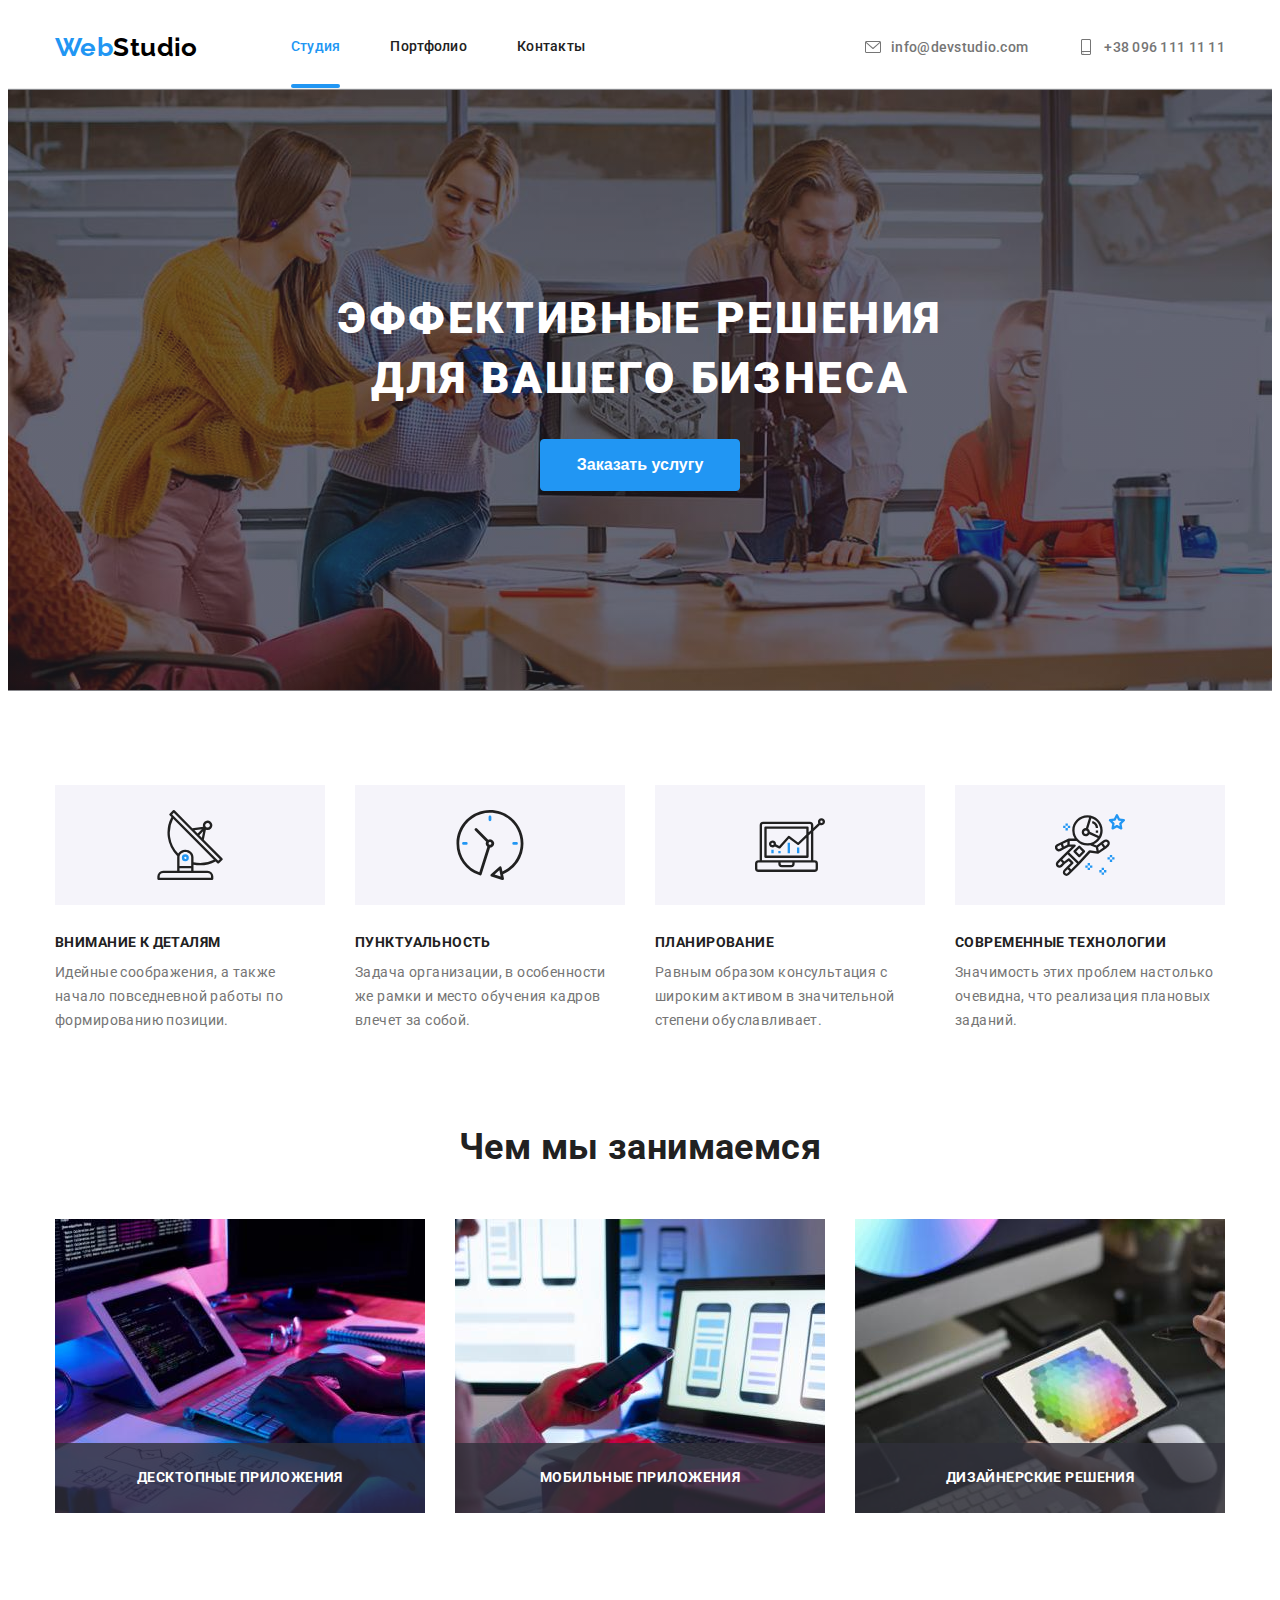
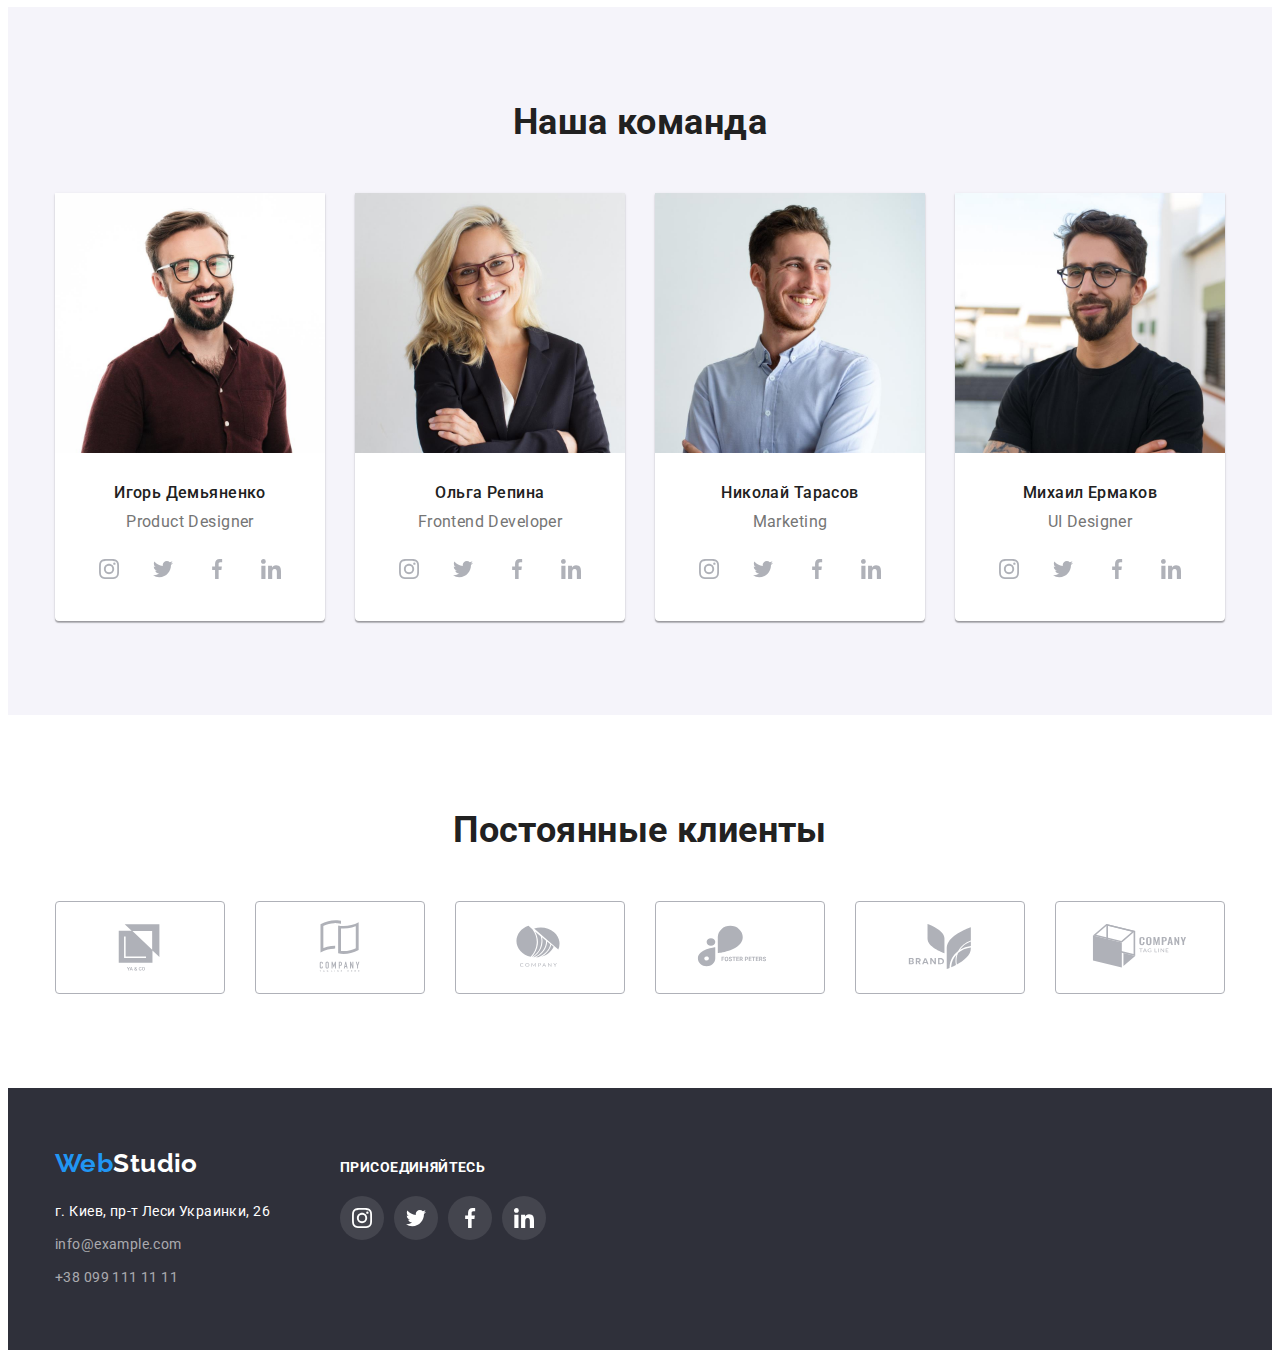
==== index.html @ ff82d373 "Додає файли з ДЗ №5" ====
<!DOCTYPE html>
<html lang="ru">
  <head>
    <meta charset="UTF-8" />
    <meta http-equiv="X-UA-Compatible" content="IE=edge" />
    <meta name="viewport" content="width=device-width, initial-scale=1.0" />
    <title lang="en">Web Studio</title>
    <link rel="preconnect" href="https://fonts.gstatic.com" />
    <link
      href="https://fonts.googleapis.com/css2?family=Raleway:wght@700&family=Roboto:wght@400;500;700;900&display=swap"
      rel="stylesheet"
    />
    <link
      rel="stylesheet"
      href="https://cdnjs.cloudflare.com/ajax/libs/modern-normalize/1.0.0/modern-normalize.css"
      integrity="sha512-Zx6MlUMKSVJoQ+83OwhdILe8cSEsCzfqThJd7J/VA2UrK6Ctj85p+xzqfyuNXE5B1k25uUdmJ2OzItbBy9GHAQ=="
      crossorigin="anonymous"
    />
    <link rel="stylesheet" href="./css/styles.css" />
  </head>
  <body>
    <header class="header">
      <!-- Блок основної навігації по сайту -->
      <div class="container">
        <nav class="navi-main">
          <a class="logo" href="./index.html" lang="en"
            ><span class="logo-second">Web</span>Studio</a
          >
          <ul class="list navi">
            <li class="navi-item">
              <a class="link current-page" href="./index.html">Студия</a>
            </li>
            <li class="navi-item">
              <a class="link" href="./portfolio.html">Портфолио</a>
            </li>
            <li class="navi-item"><a class="link" href="">Контакты</a></li>
          </ul>
        </nav>

        <!-- Контактна інофрмація -->
        <ul class="list contact-info navi">
          <li class="navi-item">
            <a class="link contact-link" href="mailto:info@devstudio.com">
              <svg class="contact-icon" width="16px" height="16px">
                <use href="./images/icons.svg#icon-envelope"></use>
              </svg>
              info@devstudio.com
            </a>
          </li>
          <li class="navi-item">
            <a class="link contact-link" href="tel:+380961111111">
              <svg class="contact-icon" width="16px" height="16px">
                <use href="./images/icons.svg#icon-smartphone"></use>
              </svg>
              +38 096 111 11 11</a
            >
          </li>
        </ul>
      </div>
    </header>
    <main>
      <!-- Секція герой -->
      <section class="hero">
        <div class="hero-container container">
          <h1 class="hero-title">эффективные решения для вашего бизнеса</h1>
          <button class="btn" type="button" data-modal-open>
            Заказать услугу
          </button>
        </div>
      </section>
      <!-- Секція про наші бізнес якості -->
      <section class="our-qualities">
        <div class="container">
          <h2 class="visually-hidden">Наши качества</h2>
          <ul class="list flexbox">
            <li class="content-card">
              <div class="qua-svg-block">
                <svg class="qua-svg" width="70px" height="70px">
                  <use href="./images/icons.svg#icon-antenna"></use>
                </svg>
              </div>
              <h3 class="qua-title">внимание к деталям</h3>
              <p class="paragraph">
                Идейные соображения, а также начало повседневной работы по
                формированию позиции.
              </p>
            </li>
            <li class="content-card">
              <div class="qua-svg-block">
                <svg class="qua-svg" width="70px" height="70px">
                  <use href="./images/icons.svg#icon-clock"></use>
                </svg>
              </div>
              <h3 class="qua-title">пунктуальность</h3>
              <p class="paragraph">
                Задача организации, в особенности же рамки и место обучения
                кадров влечет за собой.
              </p>
            </li>
            <li class="content-card">
              <div class="qua-svg-block">
                <svg class="qua-svg" width="70px" height="70px">
                  <use href="./images/icons.svg#icon-diagram"></use>
                </svg>
              </div>
              <h3 class="qua-title">планирование</h3>
              <p class="paragraph">
                Равным образом консультация с широким активом в значительной
                степени обуславливает.
              </p>
            </li>
            <li class="content-card">
              <div class="qua-svg-block">
                <svg class="qua-svg" width="70px" height="70px">
                  <use href="./images/icons.svg#icon-astronaut"></use>
                </svg>
              </div>
              <h3 class="qua-title">современные технологии</h3>
              <p class="paragraph">
                Значимость этих проблем настолько очевидна, что реализация
                плановых заданий.
              </p>
            </li>
          </ul>
        </div>
      </section>
      <!-- Секція чим ми займаємось -->
      <section class="section">
        <div class="container">
          <h2 class="section-title">Чем мы занимаемся</h2>
          <ul class="list flexbox">
            <li class="port-card-flex">
              <div class="thumb">
                <img
                  src="./images/img-1.jpg"
                  width="370"
                  height="294"
                  alt="Програмист пишет код"
                />
                <p class="qua-title">Десктопные приложения</p>
              </div>
            </li>
            <li class="port-card-flex">
              <div class="thumb">
                <img
                  src="./images/img-2.jpg"
                  width="370"
                  height="294"
                  alt="Програмист создает приложение для телефона"
                />
                <p class="qua-title">Мобильные приложения</p>
              </div>
            </li>
            <li class="port-card-flex">
              <div class="thumb">
                <img
                  src="./images/img-3.jpg"
                  width="370"
                  height="294"
                  alt="Палитра цветов на екране планшета"
                />
                <p class="qua-title">Дизайнерские решения</p>
              </div>
            </li>
          </ul>
        </div>
      </section>
      <!-- Секція наша команда -->
      <section class="team-bg section">
        <div class="container">
          <h2 class="section-title">Наша команда</h2>
          <ul class="list flexbox">
            <li class="team-card content-card">
              <img
                src="./images/team/photo-1.jpg"
                width="270"
                height="260"
                alt="Фото Игорь Демьяненко"
              />
              <div class="card-name">
                <h3 class="team-title">Игорь Демьяненко</h3>
                <p class="paragraph" lang="en">Product Designer</p>
                <ul class="social-icons list">
                  <li class="social-icons-item">
                    <a
                      href=""
                      class="social-icons-link"
                      target="_blank"
                      rel="noopener noreferrer"
                    >
                      <svg class="social-icons-svg" width="20px" height="20px">
                        <use href="./images/icons.svg#icon-instagram"></use>
                      </svg>
                    </a>
                  </li>
                  <li class="social-icons-item">
                    <a
                      href=""
                      class="social-icons-link"
                      target="_blank"
                      rel="noopener noreferrer"
                    >
                      <svg class="social-icons-svg" width="20px" height="20px">
                        <use href="./images/icons.svg#icon-twitter"></use>
                      </svg>
                    </a>
                  </li>
                  <li class="social-icons-item">
                    <a
                      href=""
                      class="social-icons-link"
                      target="_blank"
                      rel="noopener noreferrer"
                    >
                      <svg class="social-icons-svg" width="20px" height="20px">
                        <use href="./images/icons.svg#icon-facebook"></use>
                      </svg>
                    </a>
                  </li>
                  <li class="social-icons-item">
                    <a
                      href=""
                      class="social-icons-link"
                      target="_blank"
                      rel="noopener noreferrer"
                    >
                      <svg class="social-icons-svg" width="20px" height="20px">
                        <use href="./images/icons.svg#icon-linkedin"></use>
                      </svg>
                    </a>
                  </li>
                </ul>
              </div>
            </li>
            <li class="team-card content-card">
              <img
                src="./images/team/photo-2.jpg"
                width="270"
                height="260"
                alt="Фото Ольга Репина"
              />
              <div class="card-name">
                <h3 class="team-title">Ольга Репина</h3>
                <p class="paragraph" lang="en">Frontend Developer</p>
                <ul class="social-icons list">
                  <li class="social-icons-item">
                    <a
                      href=""
                      class="social-icons-link"
                      target="_blank"
                      rel="noopener noreferrer"
                    >
                      <svg class="social-icons-svg" width="20px" height="20px">
                        <use href="./images/icons.svg#icon-instagram"></use>
                      </svg>
                    </a>
                  </li>
                  <li class="social-icons-item">
                    <a
                      href=""
                      class="social-icons-link"
                      target="_blank"
                      rel="noopener noreferrer"
                    >
                      <svg class="social-icons-svg" width="20px" height="20px">
                        <use href="./images/icons.svg#icon-twitter"></use>
                      </svg>
                    </a>
                  </li>
                  <li class="social-icons-item">
                    <a
                      href=""
                      class="social-icons-link"
                      target="_blank"
                      rel="noopener noreferrer"
                    >
                      <svg class="social-icons-svg" width="20px" height="20px">
                        <use href="./images/icons.svg#icon-facebook"></use>
                      </svg>
                    </a>
                  </li>
                  <li class="social-icons-item">
                    <a
                      href=""
                      class="social-icons-link"
                      target="_blank"
                      rel="noopener noreferrer"
                    >
                      <svg class="social-icons-svg" width="20px" height="20px">
                        <use href="./images/icons.svg#icon-linkedin"></use>
                      </svg>
                    </a>
                  </li>
                </ul>
              </div>
            </li>
            <li class="team-card content-card">
              <img
                src="./images/team/photo-3.jpg"
                width="270"
                height="260"
                alt="Фото Николай Тарасов"
              />
              <div class="card-name">
                <h3 class="team-title">Николай Тарасов</h3>
                <p class="paragraph" lang="en">Marketing</p>
                <ul class="social-icons list">
                  <li class="social-icons-item">
                    <a
                      href=""
                      class="social-icons-link"
                      target="_blank"
                      rel="noopener noreferrer"
                    >
                      <svg class="social-icons-svg" width="20px" height="20px">
                        <use href="./images/icons.svg#icon-instagram"></use>
                      </svg>
                    </a>
                  </li>
                  <li class="social-icons-item">
                    <a
                      href=""
                      class="social-icons-link"
                      target="_blank"
                      rel="noopener noreferrer"
                    >
                      <svg class="social-icons-svg" width="20px" height="20px">
                        <use href="./images/icons.svg#icon-twitter"></use>
                      </svg>
                    </a>
                  </li>
                  <li class="social-icons-item">
                    <a
                      href=""
                      class="social-icons-link"
                      target="_blank"
                      rel="noopener noreferrer"
                    >
                      <svg class="social-icons-svg" width="20px" height="20px">
                        <use href="./images/icons.svg#icon-facebook"></use>
                      </svg>
                    </a>
                  </li>
                  <li class="social-icons-item">
                    <a
                      href=""
                      class="social-icons-link"
                      target="_blank"
                      rel="noopener noreferrer"
                    >
                      <svg class="social-icons-svg" width="20px" height="20px">
                        <use href="./images/icons.svg#icon-linkedin"></use>
                      </svg>
                    </a>
                  </li>
                </ul>
              </div>
            </li>
            <li class="team-card content-card">
              <img
                src="./images/team/photo-4.jpg"
                width="270"
                height="260"
                alt="Фото Михаил Ермаков"
              />
              <div class="card-name">
                <h3 class="team-title">Михаил Ермаков</h3>
                <p class="paragraph" lang="en">UI Designer</p>
                <ul class="social-icons list">
                  <li class="social-icons-item">
                    <a
                      href=""
                      class="social-icons-link"
                      target="_blank"
                      rel="noopener noreferrer"
                    >
                      <svg class="social-icons-svg" width="20px" height="20px">
                        <use href="./images/icons.svg#icon-instagram"></use>
                      </svg>
                    </a>
                  </li>
                  <li class="social-icons-item">
                    <a
                      href=""
                      class="social-icons-link"
                      target="_blank"
                      rel="noopener noreferrer"
                    >
                      <svg class="social-icons-svg" width="20px" height="20px">
                        <use href="./images/icons.svg#icon-twitter"></use>
                      </svg>
                    </a>
                  </li>
                  <li class="social-icons-item">
                    <a
                      href=""
                      class="social-icons-link"
                      target="_blank"
                      rel="noopener noreferrer"
                    >
                      <svg class="social-icons-svg" width="20px" height="20px">
                        <use href="./images/icons.svg#icon-facebook"></use>
                      </svg>
                    </a>
                  </li>
                  <li class="social-icons-item">
                    <a
                      href=""
                      class="social-icons-link"
                      target="_blank"
                      rel="noopener noreferrer"
                    >
                      <svg class="social-icons-svg" width="20px" height="20px">
                        <use href="./images/icons.svg#icon-linkedin"></use>
                      </svg>
                    </a>
                  </li>
                </ul>
              </div>
            </li>
          </ul>
        </div>
      </section>
      <!-- Секція постійні клієнти -->
      <section class="section">
        <div class="container">
          <h2 class="section-title">Постоянные клиенты</h2>
          <ul class="clients list">
            <li class="clients-item">
              <a
                href=""
                class="clients-link link"
                target="_blank"
                rel="noopener noreferrer"
              >
                <svg class="clients-svg" width="106px" height="60px">
                  <use href="./images/icons.svg#icon-yaco"></use>
                </svg>
              </a>
            </li>
            <li class="clients-item">
              <a
                href=""
                class="clients-link link"
                target="_blank"
                rel="noopener noreferrer"
              >
                <svg class="clients-svg" width="106px" height="60px">
                  <use href="./images/icons.svg#icon-company"></use>
                </svg>
              </a>
            </li>
            <li class="clients-item">
              <a
                href=""
                class="clients-link link"
                target="_blank"
                rel="noopener noreferrer"
              >
                <svg class="clients-svg" width="106px" height="60px">
                  <use href="./images/icons.svg#icon-company1"></use>
                </svg>
              </a>
            </li>
            <li class="clients-item">
              <a
                href=""
                class="clients-link link"
                target="_blank"
                rel="noopener noreferrer"
              >
                <svg class="clients-svg" width="106px" height="60px">
                  <use href="./images/icons.svg#icon-foster-peters"></use>
                </svg>
              </a>
            </li>
            <li class="clients-item">
              <a
                href=""
                class="clients-link link"
                target="_blank"
                rel="noopener noreferrer"
              >
                <svg class="clients-svg" width="106px" height="60px">
                  <use href="./images/icons.svg#icon-brand"></use>
                </svg>
              </a>
            </li>
            <li class="clients-item">
              <a
                href=""
                class="clients-link link"
                target="_blank"
                rel="noopener noreferrer"
              >
                <svg class="clients-svg" width="106px" height="60px">
                  <use href="./images/icons.svg#icon-tag-line"></use>
                </svg>
              </a>
            </li>
          </ul>
        </div>
      </section>
    </main>
    <!-- Футер -->
    <footer class="footer">
      <div class="container">
        <ul class="list footer-flex">
          <li class="footer-blocks">
            <a class="logo" href="./index.html" lang="en"
              ><span class="logo-second">Web</span>Studio</a
            >
            <address class="footer-address">
              г. Киев, пр-т Леси Украинки, 26
            </address>
            <ul class="list">
              <li class="footer-contacts">
                <a class="link" href="mailto:info@example.com"
                  >info@example.com</a
                >
              </li>
              <li class="footer-contacts">
                <a class="link" href="tel:+380991111111">+38 099 111 11 11</a>
              </li>
            </ul>
          </li>
          <li class="footer-blocks">
            <p class="qua-title">Присоединяйтесь</p>
            <ul class="social-icons list">
              <li class="social-icons-item">
                <a
                  href=""
                  class="social-icons-link"
                  target="_blank"
                  rel="noopener noreferrer"
                >
                  <svg class="social-icons-svg" width="20px" height="20px">
                    <use href="./images/icons.svg#icon-instagram"></use>
                  </svg>
                </a>
              </li>
              <li class="social-icons-item">
                <a
                  href=""
                  class="social-icons-link"
                  target="_blank"
                  rel="noopener noreferrer"
                >
                  <svg class="social-icons-svg" width="20px" height="20px">
                    <use href="./images/icons.svg#icon-twitter"></use>
                  </svg>
                </a>
              </li>
              <li class="social-icons-item">
                <a
                  href=""
                  class="social-icons-link"
                  target="_blank"
                  rel="noopener noreferrer"
                >
                  <svg class="social-icons-svg" width="20px" height="20px">
                    <use href="./images/icons.svg#icon-facebook"></use>
                  </svg>
                </a>
              </li>
              <li class="social-icons-item">
                <a
                  href=""
                  class="social-icons-link"
                  target="_blank"
                  rel="noopener noreferrer"
                >
                  <svg class="social-icons-svg" width="20px" height="20px">
                    <use href="./images/icons.svg#icon-linkedin"></use>
                  </svg>
                </a>
              </li>
            </ul>
          </li>
        </ul>
      </div>
    </footer>
    <div class="backdrop is-hidden" data-modal>
      <div class="modal">
        <button class="modal-btn-close" data-modal-close>
          <svg width="18px" height="18px">
            <use href="./images/icons.svg#icon-close-black"></use>
          </svg>
        </button>
      </div>
    </div>
    <script src="./js/modal.js"></script>
  </body>
</html>
---- css/styles.css ----
:root {
  --main-text-col: #757575;
  --title-text-col: #212121;
  --accent-col: #2196f3;
  --logo-dark-col: #000000;
  --logo-light-col: #ffffff;
  --footer-text-col: rgba(255, 255, 255, 0.6);

  --bg-main: #e5e5e5;
  --bg-second: #f5f4fa;
  --bg-footer: #2f303a;

  --main-font: "Roboto", sans-serif;
  --logo-font: "Raleway", sans-serif;

  --header-border-col: #ececec;
  --portcard-border-col: #eeeeee;

  --svg-col: #afb1b8;

  --margin-card: 30px;

  --link-animation: 250ms cubic-bezier(0.4, 0, 0.2, 1);
}

html {
  box-sizing: border-box;
}

*,
*::before,
*::after {
  box-sizing: inherit;
}

body {
  font-family: var(--main-font);
  font-size: 14px;
  line-height: 1.71;
  letter-spacing: 0.03em;
  color: var(--main-text-col);
}

h1,
h2,
h3,
p {
  margin-top: 0;
  margin-bottom: 0;
}

img {
  display: block;
  max-width: 100%;
}

.container {
  width: 1200px;
  padding-left: 15px;
  padding-right: 15px;
  margin-left: auto;
  margin-right: auto;
}

.visually-hidden {
  position: absolute !important;
  clip: rect(1px 1px 1px 1px);
  clip: rect(1px, 1px, 1px, 1px);
  padding: 0 !important;
  border: 0 !important;
  height: 1px !important;
  width: 1px !important;
  overflow: hidden;
}

.link {
  color: inherit;
  text-decoration: none;
  transition: color var(--link-animation);
}

.link:hover,
.link:focus {
  color: var(--accent-col);
}

.list {
  margin: 0;
  padding-left: 0;
  list-style: none;
}

.paragraph {
  margin-top: 10px;
}

.header {
  color: var(--logo-dark-col);
  background-color: var(--logo-light-col);
  border-bottom: 1px solid var(--header-border-col);
  padding-top: 24px;
  padding-bottom: 25px;
}

.header .container {
  display: flex;
  align-items: center;
  justify-content: space-between;
}

.navi-main {
  display: flex;
  align-items: center;
}

.navi {
  font-weight: 500;
  line-height: 1.14;
  letter-spacing: 0.02em;
  color: var(--title-text-col);
  display: inline-flex;
}

.navi-item:not(:last-child) {
  margin-right: 50px;
}

.logo {
  font-family: var(--logo-font);
  font-weight: 700;
  font-size: 26px;
  line-height: 1.19;
  color: inherit;
  text-decoration: none;
  display: inline-block;
  margin-right: 93px;
}

.logo-second {
  color: var(--accent-col);
}

.contact-info {
  color: var(--main-text-col);
}

.current-page {
  position: relative;
  color: var(--accent-col);
  pointer-events: none;
}

.current-page:after {
  content: "";
  display: block;
  width: 100%;
  height: 4px;
  border-radius: 2px;
  margin-top: 29px;
  background-color: var(--accent-col);
  border-color: var(--accent-col);
  position: absolute;
}

.contact-icon {
  margin-right: 10px;
  fill: currentColor;
}

.contact-link {
  display: flex;
  align-items: flex-end;
}

.hero {
  margin-left: auto;
  margin-right: auto;
  max-width: 1600px;
  background: linear-gradient(to right, #2f303a66 40%, #2f303a66 40%),
    url(../images/bg-hero.jpg) no-repeat center #c4c4c4;
  text-align: center;
}

.hero-container {
  max-width: 696px;
  padding-top: 200px;
  padding-bottom: 200px;
}

.hero-title {
  font-weight: 900;
  font-size: 44px;
  line-height: 1.36;
  letter-spacing: 0.06em;
  text-transform: uppercase;
  color: var(--logo-light-col);
  margin-bottom: 30px;
}

.btn {
  min-width: 200px;
  min-height: 50px;
  padding: 10px 32px;
  border: 1px solid var(--accent-col);
  border-radius: 4px;
  font-weight: 700;
  font-size: 16px;
  line-height: 1.88;
  color: var(--logo-light-col);
  background-color: var(--accent-col);
  cursor: pointer;
}

.flexbox {
  display: flex;
  justify-content: space-between;
  flex-wrap: wrap;
  margin-top: calc(-1 * var(--margin-card));
  margin-left: calc(-1 * var(--margin-card));
}

.our-qualities {
  padding-top: 94px;
}

.qua-svg-block {
  display: flex;
  padding: 25px 0;
  justify-content: center;
  background-color: var(--bg-second);
}

.qua-title {
  font-weight: 700;
  font-size: 14px;
  line-height: 1.14;
  text-transform: uppercase;
  color: var(--title-text-col);
  margin-top: 30px;
}

.content-card {
  flex-basis: calc(100% / 4 - var(--margin-card));
  margin-top: var(--margin-card);
  margin-left: var(--margin-card);
}

.section {
  padding-top: 94px;
  padding-bottom: 94px;
}

.section-title {
  font-weight: 700;
  font-size: 36px;
  line-height: 1.17;
  text-align: center;
  color: var(--title-text-col);
  padding-bottom: 50px;
}

.thumb {
  position: relative;
}

.thumb .qua-title {
  text-align: center;
  color: var(--logo-light-col);
  padding: 27px 0;
  margin-top: 0;

  background: rgba(47, 48, 58, 0.8);
  width: 100%;

  position: absolute;
  bottom: 0;
}

.social-icons {
  display: inline-flex;
  margin-top: 16px;
  padding: 0 32px;
}

.social-icons-item:not(:last-child) {
  margin-right: 10px;
}

.social-icons-link {
  display: flex;
  align-items: center;
  justify-content: center;
  width: 44px;
  height: 44px;
  border-radius: 50%;
  background-color: var(--logo-light-col);
  fill: var(--svg-col);
  transition: background-color var(--link-animation), fill var(--link-animation);
}

.social-icons-link:hover,
.social-icons-link:focus {
  background-color: var(--accent-col);
  fill: var(--logo-light-col);
}

.port-card-flex {
  flex-basis: calc(100% / 3 - var(--margin-card));
  margin-top: var(--margin-card);
  margin-left: var(--margin-card);
}

.team-bg {
  background-color: var(--bg-second);
}

.team-card {
  font-size: 16px;
  line-height: 1.19;
  background-color: var(--logo-light-col);
  box-shadow: 0px 1px 3px rgba(0, 0, 0, 0.12), 0px 1px 1px rgba(0, 0, 0, 0.14),
    0px 2px 1px rgba(0, 0, 0, 0.2);
  border-radius: 0px 0px 4px 4px;
}

.team-title {
  font-weight: 500;
  color: var(--title-text-col);
  font-size: 16px;
  line-height: 1.19;
}

.card-name {
  max-width: 270px;
  padding-top: 30px;
  padding-bottom: 30px;
  text-align: center;
}

.clients {
  display: inline-flex;
}

.clients-item:not(:last-child) {
  margin-right: 30px;
}

.clients-link {
  display: flex;
  align-items: center;
  justify-content: center;
  width: 170px;
  height: 93px;
  border: 1px solid var(--svg-col);
  border-radius: 4px;
  fill: var(--svg-col);
  transition: border-color var(--link-animation), fill var(--link-animation);
}

.clients-link:hover,
.clients-link:focus {
  border-color: var(--accent-col);
  fill: currentColor;
}

.footer {
  color: var(--logo-light-col);
  background-color: var(--bg-footer);
  padding: 60px 0;
}

.footer .logo {
  margin-right: 0;
}

.footer-address {
  font-style: normal;
  margin-top: 20px;
}

.footer-contacts {
  color: var(--footer-text-col);
  margin-top: 9px;
}

.footer-flex {
  display: flex;
}

.footer-blocks:not(:last-child) {
  margin-right: 70px;
}

.footer-blocks .social-icons {
  padding: 0;
  margin-top: 20px;
}

.footer-blocks .social-icons-link {
  background: rgba(255, 255, 255, 0.1);
  fill: var(--logo-light-col);
}

.footer-blocks .social-icons-link:hover,
.footer-blocks .social-icons-link:focus {
  background: var(--accent-col);
}

.footer .qua-title {
  color: var(--logo-light-col);
  margin-top: 12px;
}

/* Стилі для сторінки портфоліо */

.navi-portfolio {
  display: flex;
  justify-content: center;
  padding-bottom: 50px;
}

.navi-portfolio-btn:not(:last-child) {
  margin-right: 8px;
}

.navi-port-btn {
  background-color: var(--bg-second);
  font-family: var(--main-font);
  font-weight: 500;
  font-size: 16px;
  line-height: 1.63;
  letter-spacing: 0.03em;
  color: var(--title-text-col);
  cursor: pointer;
  border-radius: 4px;
  border: 0;
  padding: 6px 22px;
  transition: border-color var(--link-animation),
    background-color var(--link-animation), color var(--link-animation),
    box-shadow var(--link-animation);
}

.navi-port-btn:hover,
.navi-port-btn:focus {
  background-color: var(--accent-col);
  color: var(--logo-light-col);
  border-color: var(--accent-col);
  box-shadow: 0px 3px 1px rgba(0, 0, 0, 0.1), 0px 1px 2px rgba(0, 0, 0, 0.08),
    0px 2px 2px rgba(0, 0, 0, 0.12);
}

.portfolio-card {
  font-size: 16px;
  line-height: 1.87;
  letter-spacing: 0.03em;
  transition: box-shadow var(--link-animation);
  /* position: relative;
  overflow: hidden; */
  display: block;
}

.portfolio-card:hover,
.portfolio-card:focus {
  box-shadow: 0px 1px 1px rgba(0, 0, 0, 0.12), 0px 4px 4px rgba(0, 0, 0, 0.06),
    1px 4px 6px rgba(0, 0, 0, 0.16);
  cursor: pointer;
}

.img-overlay {
  position: relative;
  overflow: hidden;
}

.overlay {
  background-color: var(--accent-col);
  position: absolute;
  top: 0;
  left: 0;
  padding: 64px 24px;
  transform: translateY(101%);
  transition: transform var(--link-animation);
}

.portfolio-card:hover .overlay,
.portfolio-card:focus .overlay {
  opacity: 90%;
  transform: translateY(0);
}

.text-overlay {
  font-size: 18px;
  line-height: 1.56;
  color: var(--logo-light-col);
}

.port-name {
  border: 1px solid var(--portcard-border-col);
  border-top: none;
  max-width: 370px;
  padding: 20px 24px;
}

.portfolio-title {
  font-weight: 700;
  color: var(--title-text-col);
  font-size: 18px;
  line-height: 2;
  letter-spacing: 0.06em;
}

.backdrop {
  position: fixed;
  top: 0;
  left: 0;
  width: 100%;
  height: 100%;
  background: rgba(0, 0, 0, 0.2);
  opacity: 1;
  transition: opacity var(--link-animation);
}

.is-hidden {
  opacity: 0;
  pointer-events: none;
  /* visibility: hidden; */
}

.backdrop.is-hidden .modal {
  transform: translate(-50%, -50%) scale(0);
}

.modal {
  box-shadow: 0px 1px 3px rgba(0, 0, 0, 0.12), 0px 1px 1px rgba(0, 0, 0, 0.14),
    0px 2px 1px rgba(0, 0, 0, 0.2);
  border-radius: 4px;

  position: absolute;
  width: 528px;
  height: 581px;
  background: var(--logo-light-col);
  top: 50%;
  left: 50%;
  transform: translate(-50%, -50%) scale(1);
  transition: transform var(--link-animation);
}

.modal-btn-close {
  width: 30px;
  height: 30px;
  border: 1px solid rgba(0, 0, 0, 0.1);
  background: var(--logo-light-col);
  border-radius: 50%;
  margin: 8px 8px 0 auto;
  display: flex;
  justify-content: center;
  align-items: center;
}

.modal-btn-close:hover {
  fill: var(--accent-col);
  cursor: pointer;
}
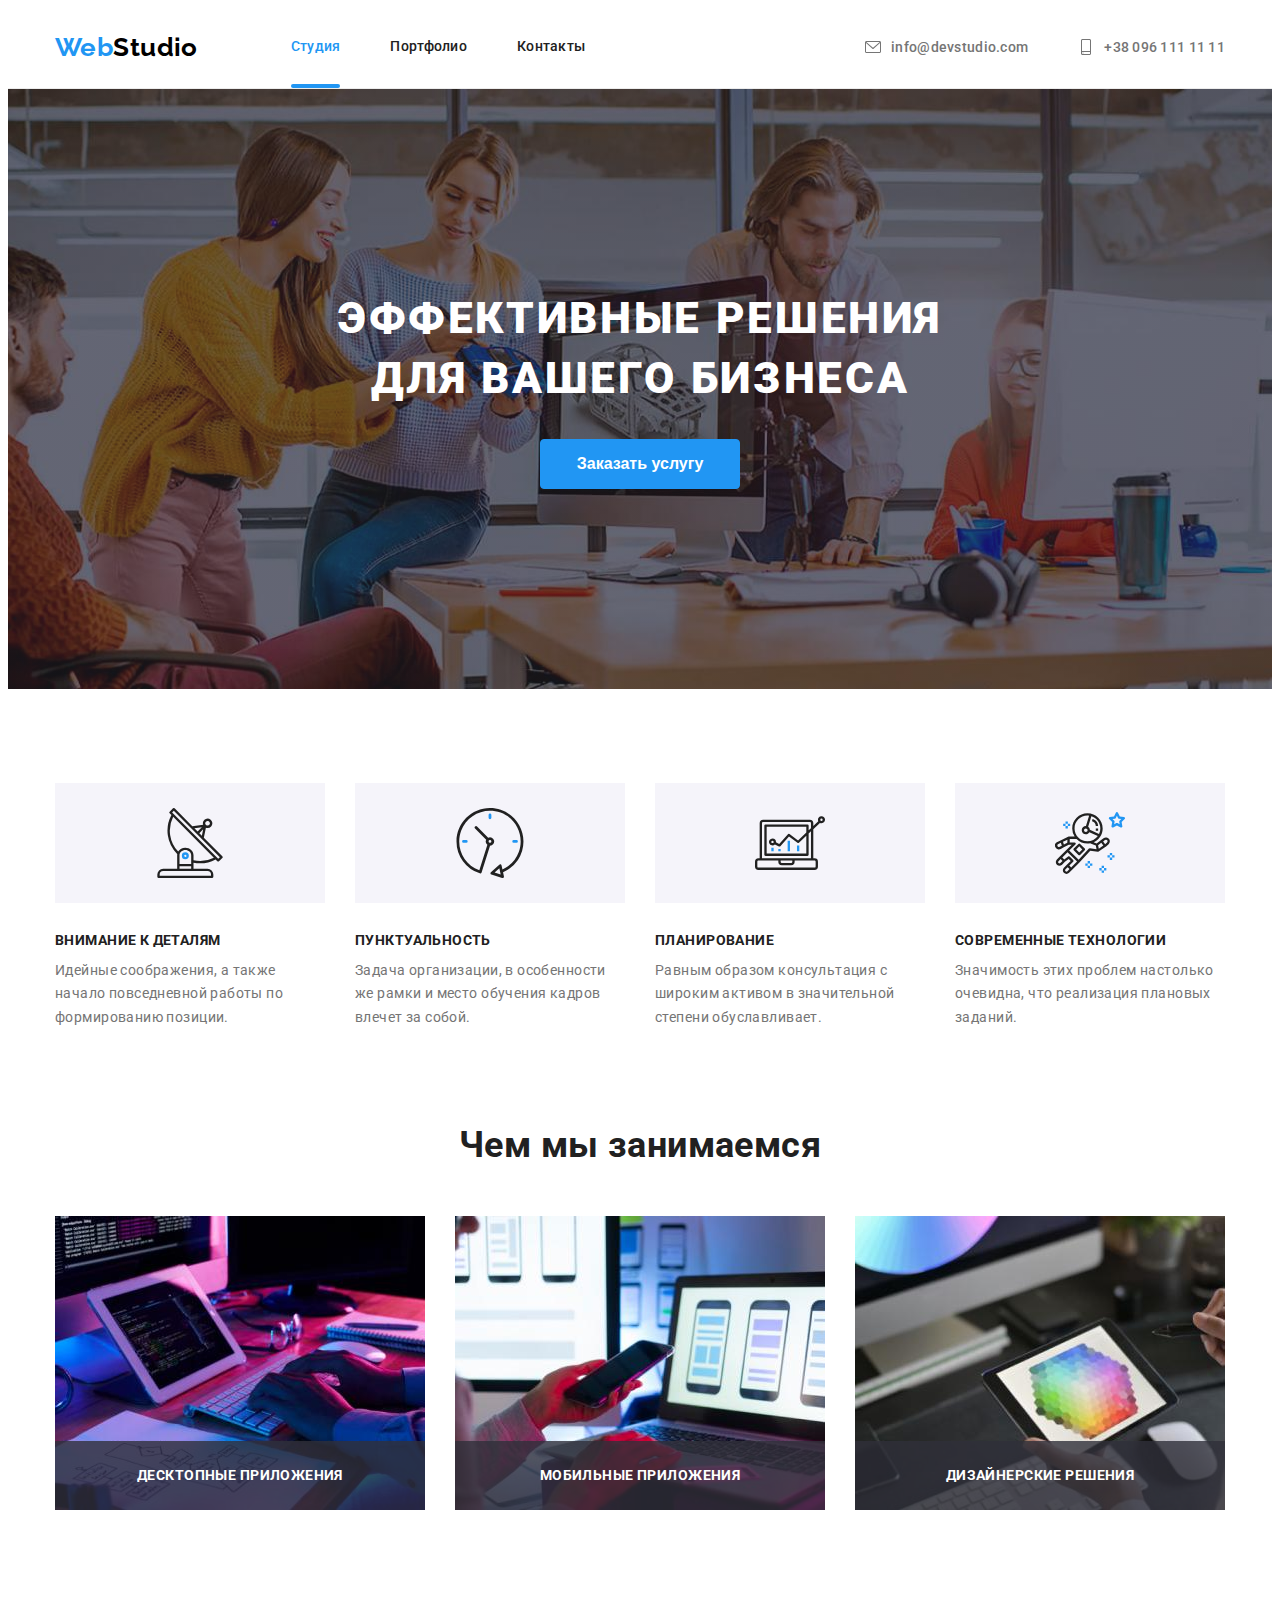
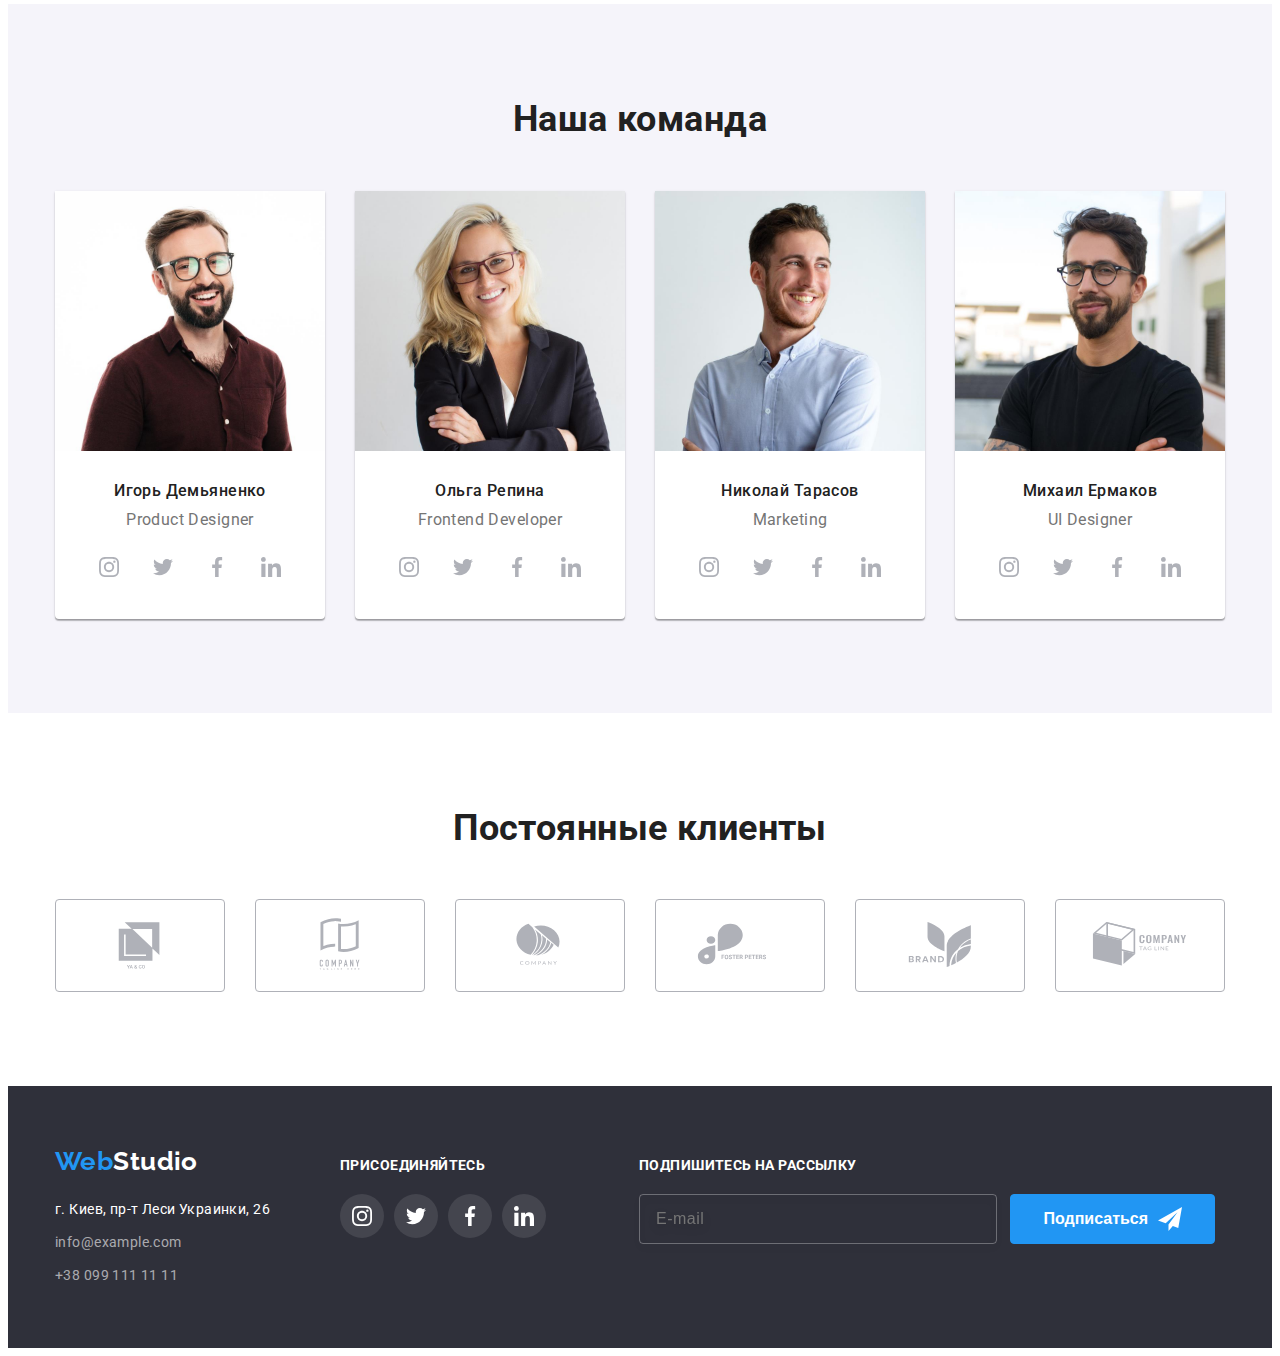
==== commit 6df7b989: "Добавляє розмітку форм в модальне вікно" ====
--- a/index.html
+++ b/index.html
@@ -506,6 +506,7 @@
     <footer class="footer">
       <div class="container">
         <ul class="list footer-flex">
+          <!-- Адреса -->
           <li class="footer-blocks">
             <a class="logo" href="./index.html" lang="en"
               ><span class="logo-second">Web</span>Studio</a
@@ -524,6 +525,7 @@
               </li>
             </ul>
           </li>
+          <!-- Посилання на соціальні мережі -->
           <li class="footer-blocks">
             <p class="qua-title">Присоединяйтесь</p>
             <ul class="social-icons list">
@@ -577,6 +579,19 @@
               </li>
             </ul>
           </li>
+          <!-- Форма підписки на новини сайту -->
+          <li class="footer-blocks">
+            <p class="qua-title">Подпишитесь на рассылку</p>
+            <form class="email-form">
+              <input
+                type="email"
+                name="user-email"
+                class="email-form-field"
+                placeholder="E-mail"
+              />
+              <button type="submit" class="btn">Подписаться</button>
+            </form>
+          </li>
         </ul>
       </div>
     </footer>
@@ -587,6 +602,74 @@
             <use href="./images/icons.svg#icon-close-black"></use>
           </svg>
         </button>
+        <h2 class="modal-title">Оставьте свои данные, мы вам перезвоним</h2>
+        <form class="contact-form">
+          <p class="modal-form-lable">Имя</p>
+          <div class="form-construction">
+            <label>
+              <input
+                type="text"
+                name="user-name"
+                class="contact-form-field"
+                pattern="^[a-zA-ZА-Яа-яЁё\s]+$"
+                required
+                autofocus
+              />
+              <svg class="form-construction-icon" width="18px" height="18px">
+                <use href="./images/icons.svg#icon-person-form"></use>
+              </svg>
+            </label>
+          </div>
+          <p class="modal-form-lable">Телефон</p>
+          <div class="form-construction">
+            <label class="form-lable">
+              <input
+                type="tel"
+                name="user-phone"
+                class="contact-form-field"
+                pattern="[0-9]{10}"
+                required
+              />
+              <svg class="form-construction-icon" width="18px" height="18px">
+                <use href="./images/icons.svg#icon-phone-form"></use>
+              </svg>
+            </label>
+          </div>
+          <p class="modal-form-lable">Почта</p>
+          <div class="form-construction">
+            <label>
+              <input
+                type="email"
+                name="user-email"
+                class="contact-form-field"
+              />
+              <svg class="form-construction-icon" width="18px" height="18px">
+                <use href="./images/icons.svg#icon-email-form"></use>
+              </svg>
+            </label>
+          </div>
+
+          <p class="modal-form-lable">Комментарий</p>
+          <textarea
+            class="contact-form-field contact-form-message"
+            name="user-message"
+            placeholder="Введите текст"
+          ></textarea>
+          <div class="modal-submit-block">
+            <input
+              type="checkbox"
+              name="user-checkbox"
+              class="checkbox visually-hidden"
+              id="checkbox-modal"
+            />
+            <label class="checkbox-label" for="checkbox-modal">
+              Соглашаюсь с рассылкой и принимаю
+              <a href="#" class="link checkbox-link">Условия договора</a></label
+            >
+
+            <button type="submit" class="btn">Отправить</button>
+          </div>
+        </form>
       </div>
     </div>
     <script src="./js/modal.js"></script>
--- a/css/styles.css
+++ b/css/styles.css
@@ -199,16 +199,19 @@
 
 .btn {
   min-width: 200px;
-  min-height: 50px;
+  height: 50px;
   padding: 10px 32px;
   border: 1px solid var(--accent-col);
   border-radius: 4px;
   font-weight: 700;
   font-size: 16px;
-  line-height: 1.88;
+  line-height: 1.875;
   color: var(--logo-light-col);
   background-color: var(--accent-col);
   cursor: pointer;
+  display: inline-flex;
+  align-items: center;
+  justify-content: center;
 }
 
 .flexbox {
@@ -363,6 +366,38 @@
   fill: currentColor;
 }
 
+.email-form {
+  margin-top: 20px;
+}
+
+.email-form .btn:after {
+  content: "";
+  display: inline-block;
+  width: 24px;
+  height: 24px;
+  background-image: url(../images/icon-send.svg);
+  background-repeat: no-repeat;
+  background-position: center;
+  background-size: contain;
+  margin-left: 10px;
+}
+
+.email-form-field {
+  width: 358px;
+  height: 50px;
+  font-size: 16px;
+  line-height: 1.25;
+  letter-spacing: 0.03em;
+  padding-left: 16px;
+  color: rgba(255, 255, 255, 0.6);
+  background: transparent;
+  border: 1px solid rgba(255, 255, 255, 0.3);
+  box-sizing: border-box;
+  filter: drop-shadow(0px 4px 4px rgba(0, 0, 0, 0.15));
+  border-radius: 4px;
+  margin-right: 10px;
+}
+
 .footer {
   color: var(--logo-light-col);
   background-color: var(--bg-footer);
@@ -389,6 +424,14 @@
 
 .footer-blocks:not(:last-child) {
   margin-right: 70px;
+}
+
+/* .footer-blocks {
+  margin-right: 70px;
+} */
+
+.footer-blocks:last-child {
+  margin-left: 23px;
 }
 
 .footer-blocks .social-icons {
@@ -533,7 +576,6 @@
   box-shadow: 0px 1px 3px rgba(0, 0, 0, 0.12), 0px 1px 1px rgba(0, 0, 0, 0.14),
     0px 2px 1px rgba(0, 0, 0, 0.2);
   border-radius: 4px;
-
   position: absolute;
   width: 528px;
   height: 581px;
@@ -542,6 +584,15 @@
   left: 50%;
   transform: translate(-50%, -50%) scale(1);
   transition: transform var(--link-animation);
+  padding: 40px;
+}
+
+.modal-form-lable {
+  font-size: 12px;
+  line-height: 1.17;
+  letter-spacing: 0.01em;
+  margin-top: 10px;
+  margin-bottom: 4px;
 }
 
 .modal-btn-close {
@@ -550,13 +601,104 @@
   border: 1px solid rgba(0, 0, 0, 0.1);
   background: var(--logo-light-col);
   border-radius: 50%;
-  margin: 8px 8px 0 auto;
+  /* margin: 8px 8px 0 auto; */
   display: flex;
   justify-content: center;
   align-items: center;
+  position: fixed;
+  right: 8px;
+  top: 8px;
+}
+
+.modal-title {
+  color: var(--title-text-col);
+  font-weight: 700;
+  font-size: 20px;
+  line-height: 1.15;
+  text-align: center;
+  letter-spacing: 0.03em;
 }
 
 .modal-btn-close:hover {
   fill: var(--accent-col);
   cursor: pointer;
 }
+
+/* .contact-form {
+  margin-left: auto;
+  margin-right: auto;
+} */
+
+.contact-form-field {
+  width: 100%;
+  height: 40px;
+  padding-left: 42px;
+  outline: none;
+}
+
+.contact-form-field:focus-within {
+  border-color: var(--accent-col);
+}
+
+.contact-form-field:focus-within + .form-construction-icon {
+  fill: var(--accent-col);
+}
+
+.contact-form-message {
+  height: 120px;
+  resize: none;
+  padding: 12px 16px;
+}
+
+.form-construction {
+  position: relative;
+}
+
+.form-construction-icon {
+  position: absolute;
+  top: 11px;
+  left: 12px;
+}
+
+.modal-submit-block {
+  display: flex;
+  flex-wrap: wrap;
+  justify-content: center;
+  /* margin-top: 20px; */
+}
+
+/* .modal__btn {
+  display: flex;
+  justify-content: center;
+  margin-top: 30px;
+} */
+
+/* .checkbox-label { */
+/* display: flex; */
+/* justify-content: center; */
+/* margin-top: 20px; */
+/* } */
+
+.checkbox-label::before {
+  content: "";
+  display: inline-block;
+  width: 16px;
+  height: 15px;
+  margin-right: 9px;
+  border: 1px solid var(--title-text-col);
+  border-radius: 2px;
+  align-items: center;
+}
+
+.checkbox:checked + .checkbox-label::before {
+  background-image: url(../images/checked.svg);
+  background-repeat: no-repeat;
+  background-position: center;
+  background-size: contain;
+  background-color: var(--accent-col);
+  border-color: var(--accent-col);
+}
+
+.checkbox-link {
+  color: var(--accent-cl);
+}
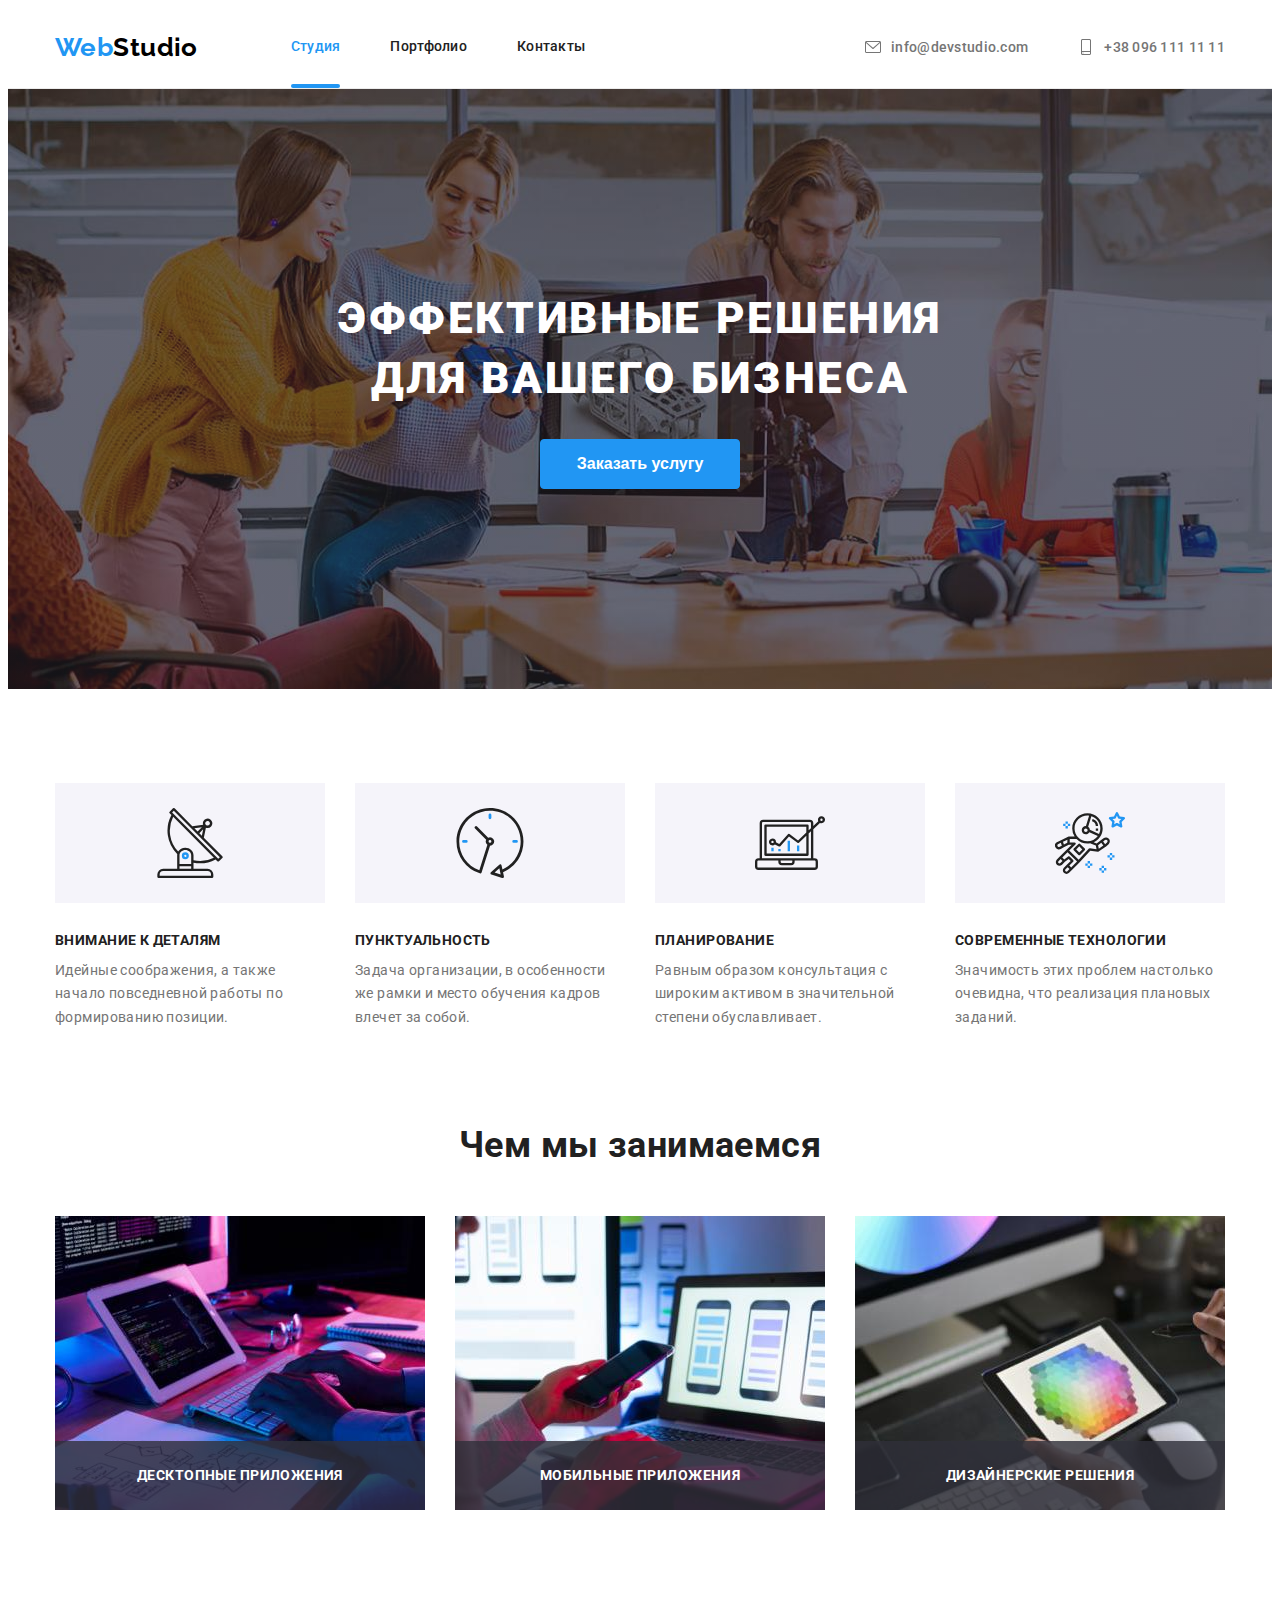
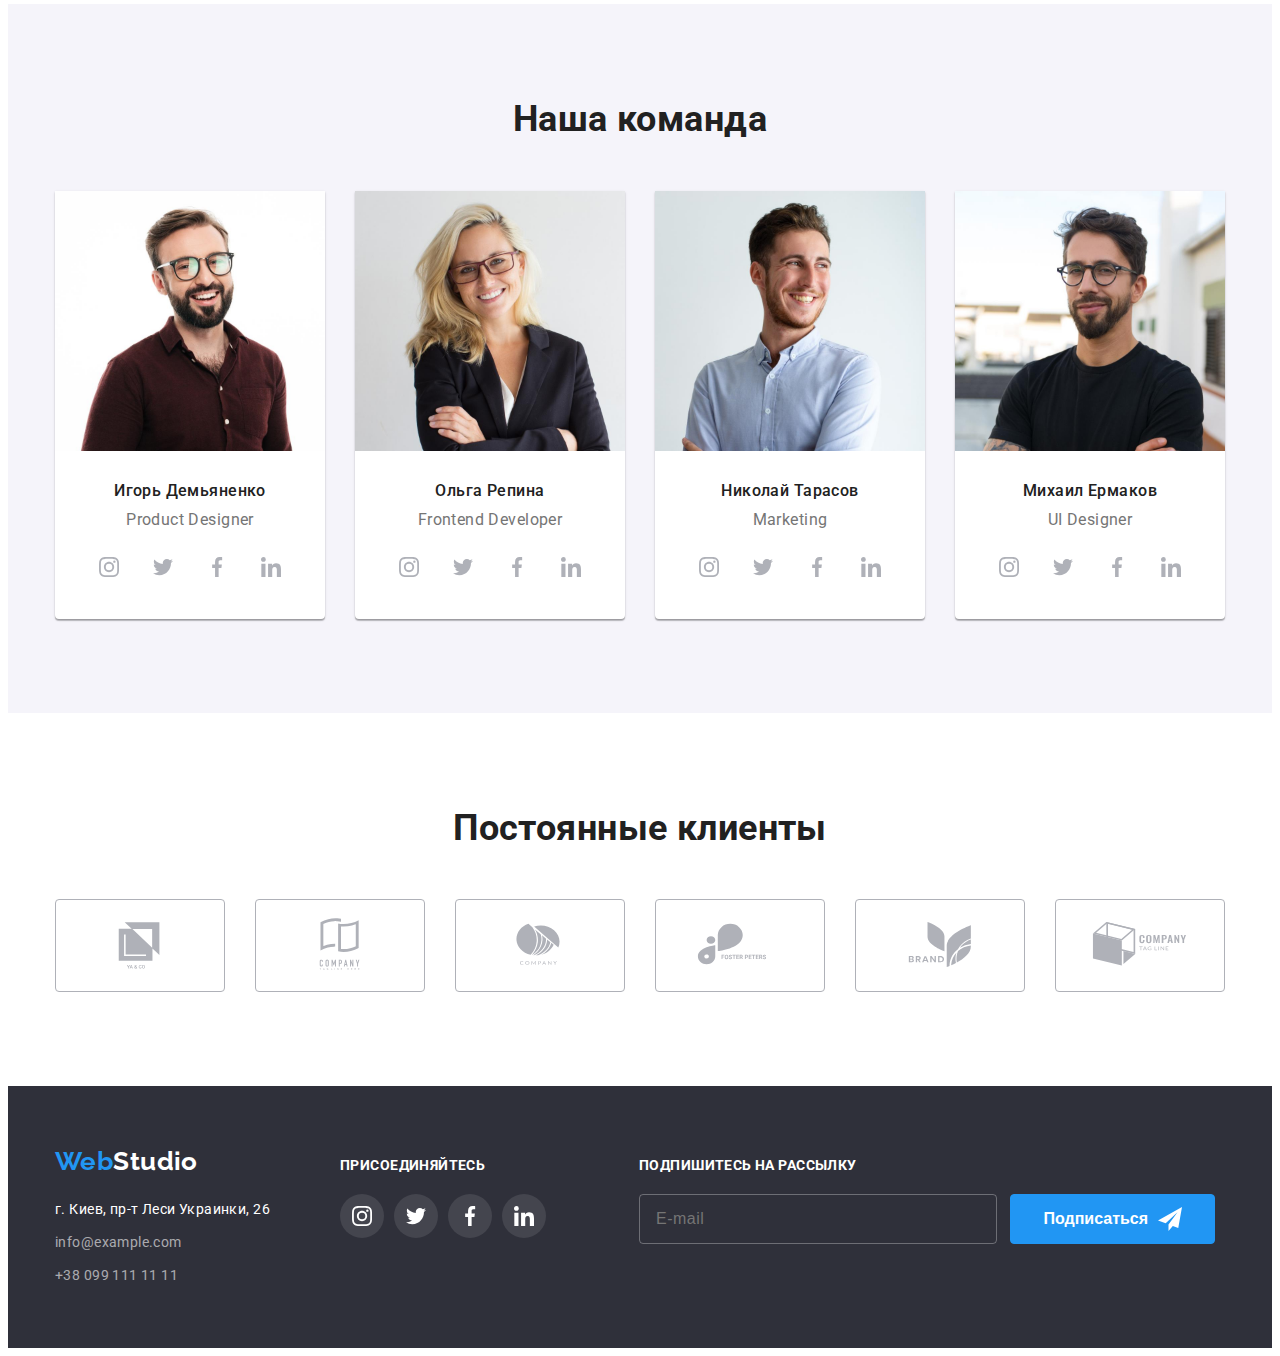
==== commit 1173d342: "Добавляє і стилізує форми" ====
--- a/index.html
+++ b/index.html
@@ -664,10 +664,12 @@
             />
             <label class="checkbox-label" for="checkbox-modal">
               Соглашаюсь с рассылкой и принимаю
-              <a href="#" class="link checkbox-link">Условия договора</a></label
+              <a href="#" class="checkbox-link">Условия договора</a></label
             >
 
-            <button type="submit" class="btn">Отправить</button>
+            <button type="submit" class="btn modal__submit-btn">
+              Отправить
+            </button>
           </div>
         </form>
       </div>
--- a/css/styles.css
+++ b/css/styles.css
@@ -393,10 +393,14 @@
   background: transparent;
   border: 1px solid rgba(255, 255, 255, 0.3);
   box-sizing: border-box;
-  filter: drop-shadow(0px 4px 4px rgba(0, 0, 0, 0.15));
+  /* filter: drop-shadow(0px 4px 4px rgba(0, 0, 0, 0.15)); */
   border-radius: 4px;
   margin-right: 10px;
 }
+
+/* .email-form-field:focus-within {
+  border: 0;
+} */
 
 .footer {
   color: var(--logo-light-col);
@@ -634,6 +638,8 @@
   height: 40px;
   padding-left: 42px;
   outline: none;
+  border: 1px solid rgba(33, 33, 33, 0.2);
+  border-radius: 4px;
 }
 
 .contact-form-field:focus-within {
@@ -648,6 +654,7 @@
   height: 120px;
   resize: none;
   padding: 12px 16px;
+  vertical-align: top;
 }
 
 .form-construction {
@@ -664,7 +671,7 @@
   display: flex;
   flex-wrap: wrap;
   justify-content: center;
-  /* margin-top: 20px; */
+  margin-top: 20px;
 }
 
 /* .modal__btn {
@@ -673,21 +680,18 @@
   margin-top: 30px;
 } */
 
-/* .checkbox-label { */
-/* display: flex; */
-/* justify-content: center; */
-/* margin-top: 20px; */
-/* } */
+.checkbox-label {
+  cursor: pointer;
+}
 
 .checkbox-label::before {
   content: "";
   display: inline-block;
   width: 16px;
   height: 15px;
-  margin-right: 9px;
   border: 1px solid var(--title-text-col);
   border-radius: 2px;
-  align-items: center;
+  vertical-align: text-top;
 }
 
 .checkbox:checked + .checkbox-label::before {
@@ -700,5 +704,9 @@
 }
 
 .checkbox-link {
-  color: var(--accent-cl);
-}
+  color: var(--accent-col);
+}
+
+.modal__submit-btn {
+  margin-top: 30px;
+}
